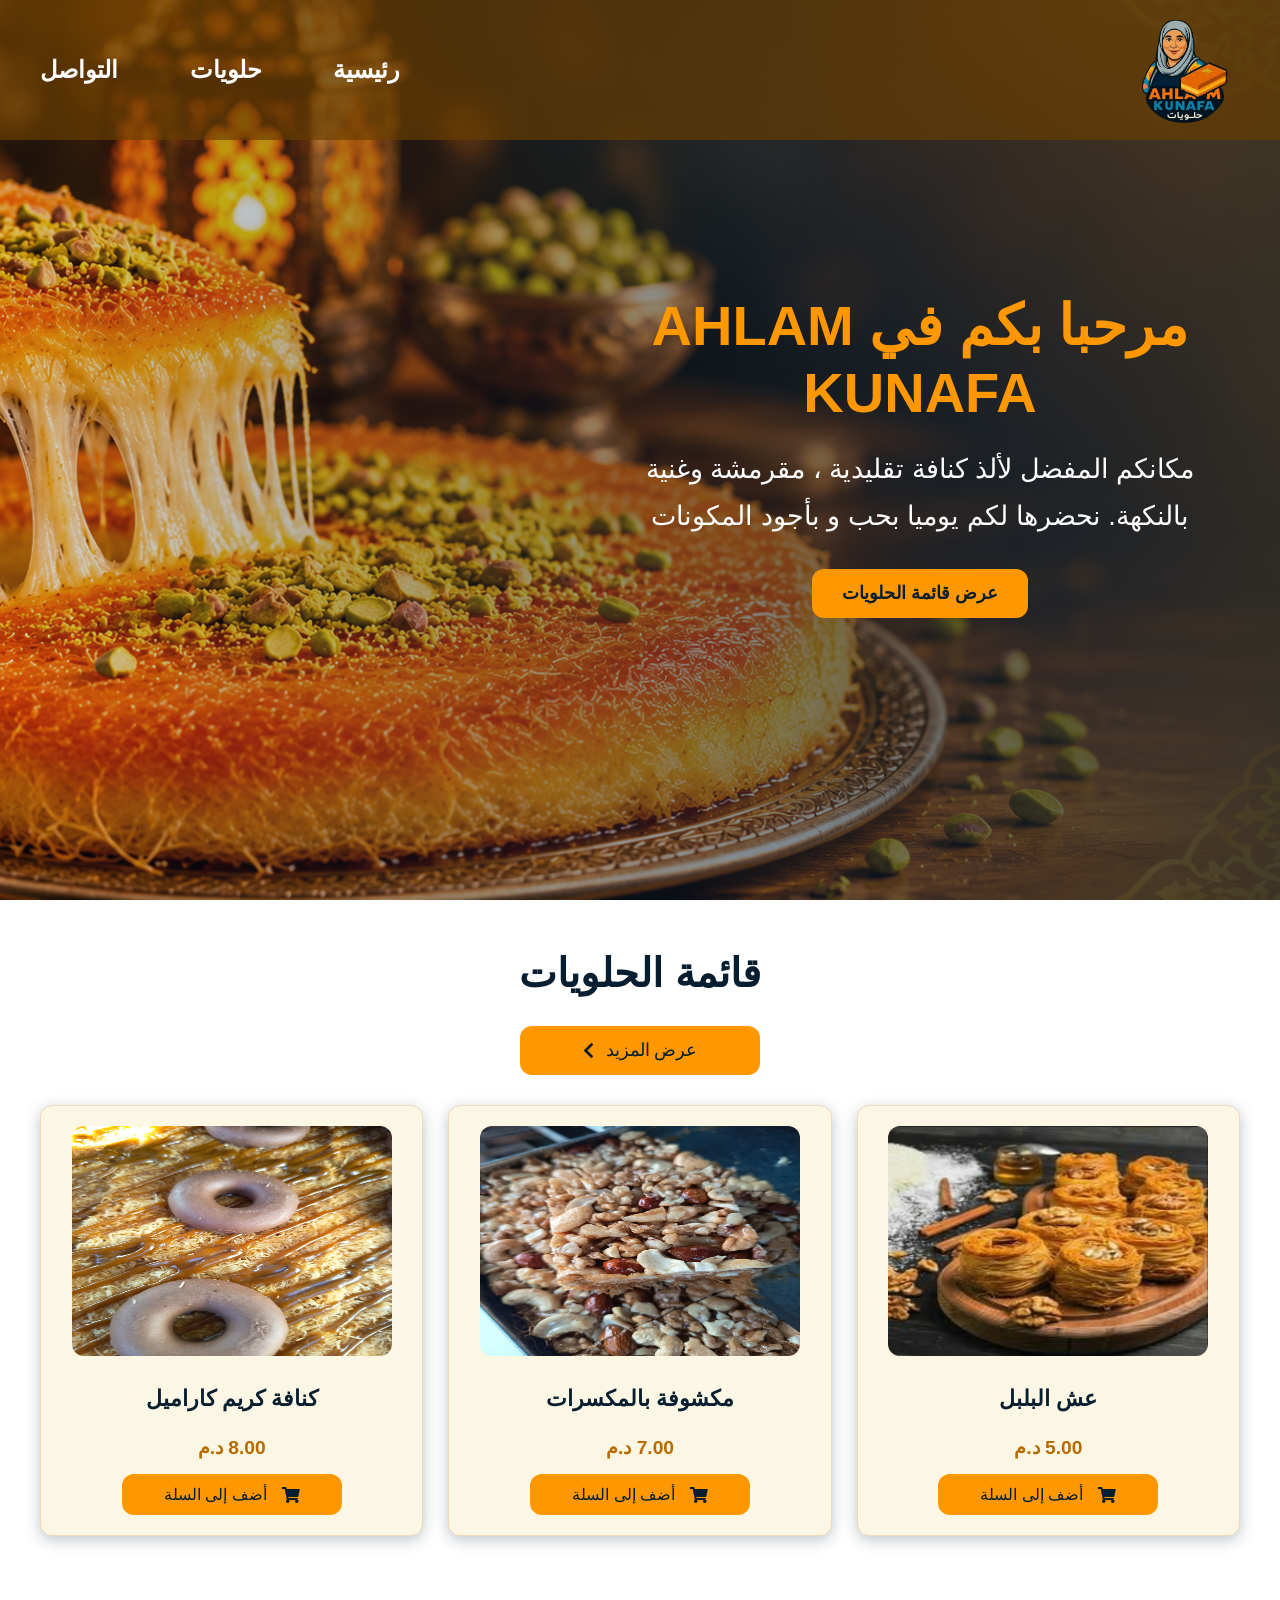
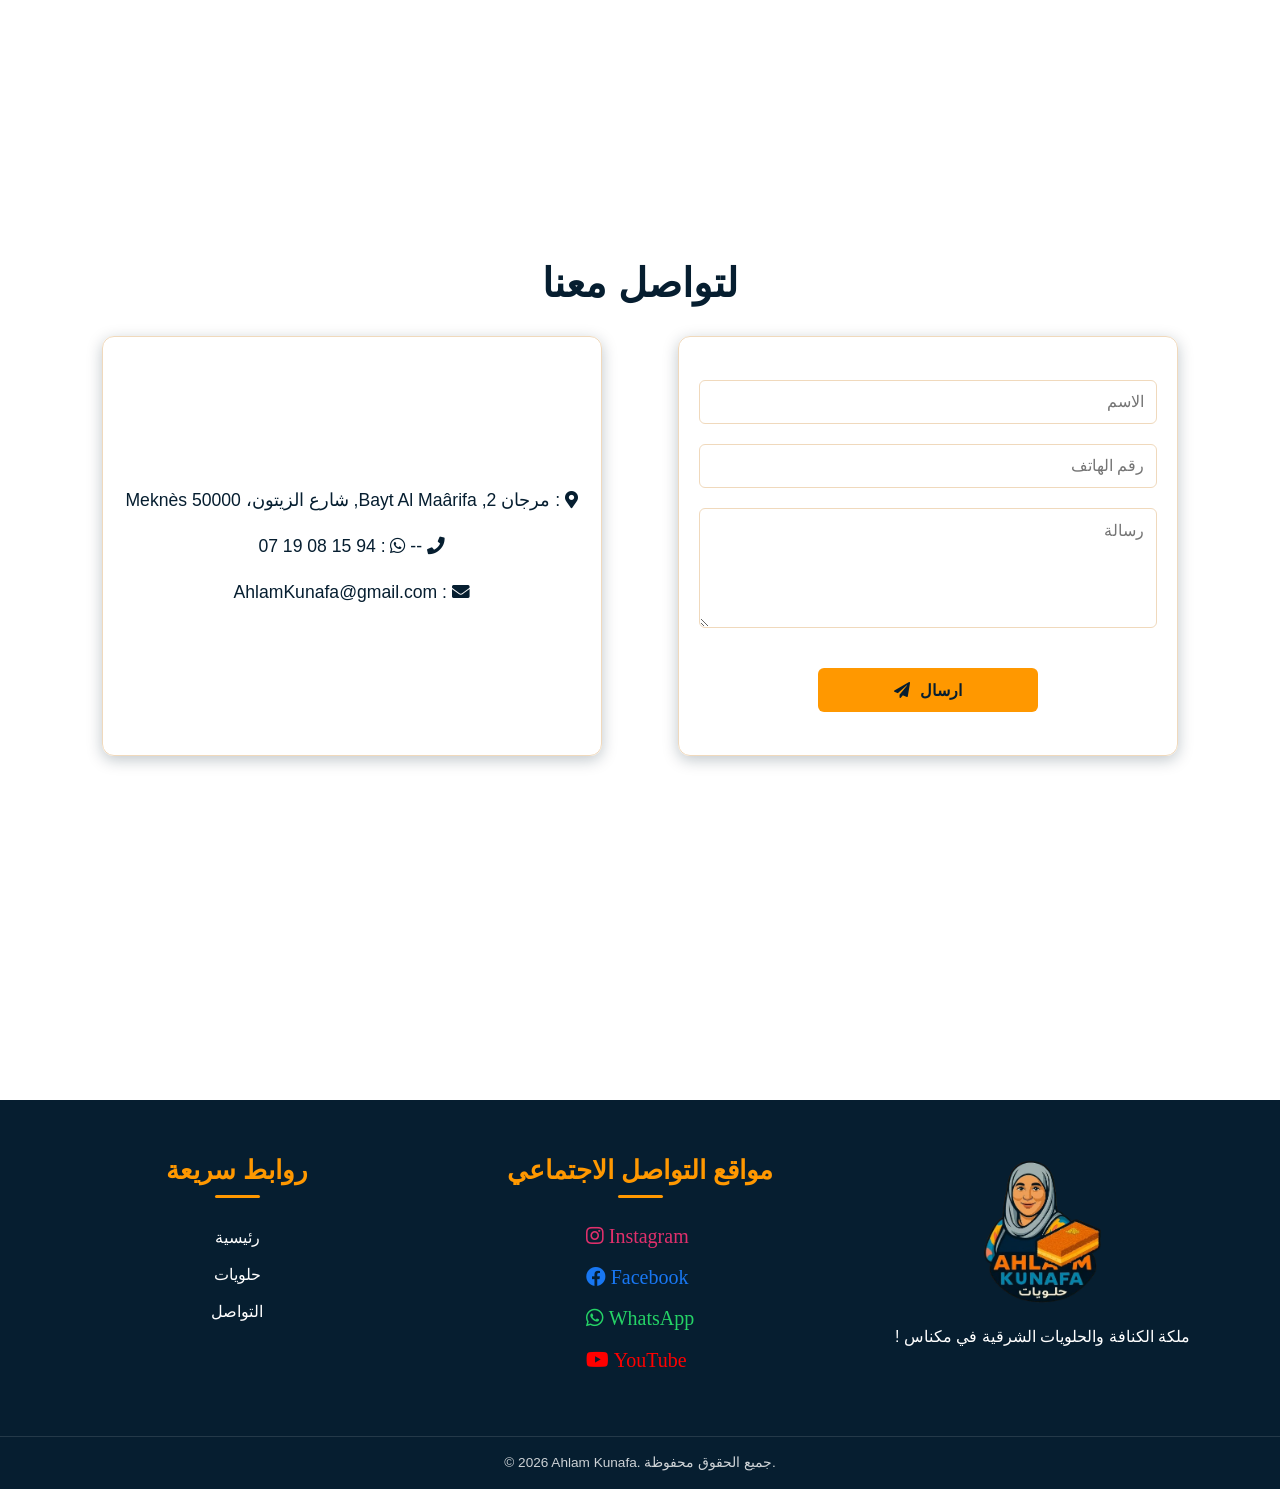
==== Frontend/Home/Kunafa.html @ 3d84fd58 "first commit" ====
<!DOCTYPE html>
<html lang="en">

<head>
    <meta charset="UTF-8">
    <meta name="viewport" content="width=device-width, initial-scale=1.0">
    <link rel="stylesheet" href="https://cdnjs.cloudflare.com/ajax/libs/font-awesome/5.15.4/css/all.min.css">
    <link rel="stylesheet" href="./Kunafa.css">
    <link rel="stylesheet" href="../codeSome.css">
    <link rel="shortcut icon" href="../images/logo.png" type="image/x-icon">
    <title>AHLAM KUNAFA</title>
</head>

<body dir="rtl">
    <div id="error-container" class="error-container" role="alert">
        <i class="fas fa-exclamation-circle"></i>
        <p>وقع خطأ، المرجو المحاولة مرة أخرى.</p>
        <button type="button" aria-label="إغلاق رسالة الخطأ" onclick="closeAlret()">
            &times;
        </button>
    </div>
    <section id="home" class="hero-Section">
        <header>
            <img src="../images/logo.png" alt="Ahlam Kunafa">
            <ul id="nav-links">
                <li><a href="#home">رئيسية</a></li>
                <li><a href="#menu">حلويات</a></li>
                <li><a href="#contact">التواصل</a></li>
            </ul>
            <button class="menu-toggle" onclick="toggleMenu()">☰</button>
        </header>
        <div>
            <h1>مرحبا بكم في AHLAM KUNAFA</h1>
            <p> مكانكم المفضل لألذ كنافة تقليدية ، مقرمشة وغنية بالنكهة. نحضرها لكم يوميا بحب و بأجود المكونات </p>
            <button onclick="location.href='#menu'">عرض قائمة الحلويات</button>
        </div>
    </section>
    <div class="msgAjout">
        منتجاتك في السلة
    </div>
    <section id="menu" class="menu-Section">

        <h2>قائمة الحلويات</h2>
        <button onclick="location.href='../Menu/menu.html'">عرض المزيد <i class="fas fa-chevron-left"></i></button>
        <div id="cards" class="menu-items">
        </div>
    </section>
    <section id="contact" class="contact-Section">
        <h2>لتواصل معنا</h2>
        <div class="contact-container">
            <div class="form">
                <input placeholder="الاسم" type="text" id="clientName">
                <input placeholder="رقم الهاتف" type="text" id="clientPhone">
                <textarea placeholder="رسالة" id="msg"></textarea>
                <p id="msgForm"></p>
                <button onclick="send()">ارسال <i class="fas fa-paper-plane"></i></button>
            </div>
            <div class="info">
                <ul>
                    <li><i class="fas fa-map-marker-alt"></i> : <span>مرجان 2, Bayt Al Maârifa, شارع الزيتون، Meknès
                            50000</span></li>
                    <li><i class="fas fa-phone"></i> -- <i class="fab fa-whatsapp"></i> : <span dir="ltr"> 07 19 08 15
                            94</span></li>
                    <li><i class="fas fa-envelope"></i> : <span>AhlamKunafa@gmail.com</span></li>
                </ul>
            </div>
        </div>
    </section>
    <footer>
        <div class="logoAndTitle">
            <img src="../images/logo.png" alt="Ahlam Kunafa">
            <p> ملكة الكنافة والحلويات الشرقية في مكناس !</p>
        </div>
        <div class="social-icons">
            <h2>مواقع التواصل الاجتماعي</h2>
            <ul>
                <li><a target="_blank" href="https://www.instagram.com/ahlamkunafa#"><i class="fab fa-instagram">
                            Instagram</i></a></li>
                <li><a target="_blank"
                        href="https://web.facebook.com/ahlamkunafa?__cft__[0]=AZivVI1pVpkBShlyQDx6sK_38zc7EKmK9Yw29mQVjc0k7a7YxRjqH3v_rz87atRkpGOLECV_Gt8-XE1SfaGSkMPQ-jm-P5FxJFdVe1y2Cf3VLEZoPXEdqlp-zmLEJ1w_dO8zmVhFMUHK75A-QPT27vBNe7XHcEuPVWdeEjfufIOrnsprerp5LHJEMQxsAlw&__tn__=-UC%2CP-R"><i
                            class="fab fa-facebook"> Facebook</i></a></li>
                <li><a target="_blank" href="https://wa.me/212719081594"><i class="fab fa-whatsapp"> WhatsApp</i></a>
                </li>
                <li><a target="_blank" href="https://www.youtube.com/@Ahlam_kunafa"><i class="fab fa-youtube">
                            YouTube</i></a></li>
            </ul>
        </div>
        <div class="quick-links">
            <h2>روابط سريعة</h2>
            <ul>
                <li><a href="#home">رئيسية</a></li>
                <li><a href="#menu">حلويات</a></li>
                <li><a href="#contact">التواصل</a></li>
            </ul>
        </div>
        <div class="copyright">
            <p>© 2026 Ahlam Kunafa. جميع الحقوق محفوظة.</p>
        </div>
    </footer>
    <script src="./kunafa.js"></script>
    <script src="../codeSome.js"></script>
</body>

</html>
---- Frontend/Home/Kunafa.css ----
/* =========================
   1. RESET & VARIABLES
   ========================= */

* {
    margin: 0;
    padding: 0;
    box-sizing: border-box;
}

:root {
    /* Couleurs principales */
    --primary-color: #FF9800;
    --secondary-color: #061E30;
    --accent-color: #168EAE;

    /* Couleurs neutres */
    --white-color: #FFFFFF;
    --black-color: #111111;
    --text-color: #263238;
    --light-color: #FFF3E0;

    /* Backgrounds */
    --body-bg: #FFF8EF;
    --section-bg: #FFFFFF;
    --footer-bg: #061E30;

    /* Boutons */
    --btn-bg: #FF9800;
    --btn-hover: #E68900;
    --btn-text: #061E30;

    /* Bordures et ombres */
    --border-color: #F0D9BC;
    --shadow: 0 4px 15px rgba(6, 30, 48, 0.25);

    /* Border radius */
    --radius-sm: 6px;
    --radius-md: 12px;
    --radius-lg: 20px;

    /* Transitions */
    --transition: 0.3s ease;
}

/* =========================
   2. BASE
   ========================= */

html {
    scroll-behavior: smooth;
}

body {
    font-family: Arial, Helvetica, sans-serif;
    min-height: 100vh;
    overflow-x: clip;
    background-color: var(--body-bg);
    color: var(--text-color);
}

#msgForm {
    color: red;
    font-size: 18px;
}
.borderRed{
    border: 1px solid red;
}
img {
    max-width: 100%;
}

button,
input,
textarea {
    font: inherit;
}

button,
a {
    -webkit-tap-highlight-color: transparent;
}

button:focus-visible,
a:focus-visible,
input:focus-visible,
textarea:focus-visible {
    outline: 3px solid var(--accent-color);
    outline-offset: 3px;
}

/* =========================
   3. HEADER & NAVIGATION
   ========================= */

header {
    display: flex;
    align-items: center;
    justify-content: space-between;
    gap: 24px;
    min-height: 100px;
    padding: 15px clamp(18px, 4vw, 40px);
    width: 100%;
    position: relative;
    z-index: 100;
    background-color: #693f00a9;
}

header img {
    width: 110px;
    height: auto;
    object-fit: contain;
}

header #nav-links {
    display: flex;
    align-items: center;
    justify-content: space-between;
    gap: clamp(12px, 2vw, 28px);
    list-style: none;
    width: 30%;
}

header #nav-links li a {
    position: relative;
    color: var(--white-color);
    text-decoration: none;
    font-weight: bold;
    font-size: clamp(1.5rem, 1.5vw, 2rem);
    white-space: nowrap;
    transition: var(--transition);
}

header #nav-links li a::after {
    content: "";
    position: absolute;
    bottom: -6px;
    right: 0;
    width: 0;
    height: 3px;
    border-radius: 5px;
    background-color: var(--primary-color);
    transition: var(--transition);
}

header #nav-links li a:hover {
    color: var(--primary-color);
}

header #nav-links li a:hover::after {
    width: 100%;
}

.menu-toggle {
    display: none;
    cursor: pointer;
    width: 35px;
    height: 35px;
    border: none;
    background: transparent;
    color: var(--white-color);
    font-size: 28px;
}

/* =========================
   4. HERO SECTION
   ========================= */

.hero-Section {
    display: flex;
    flex-direction: column;
    align-items: center;
    min-height: 100vh;
    background:
        linear-gradient(to left,
            rgba(6, 30, 48, 0.75),
            rgba(6, 30, 48, 0.15)),
        url("../images/kunafaBackground.png");
    background-size: cover;
    background-position: center;
    background-repeat: no-repeat;
}

.hero-Section>div {
    display: flex;
    flex-direction: column;
    align-items: center;
    justify-content: center;
    align-self: flex-start;
    width: min(100%, 720px);
    min-height: 70vh;
    height: auto;
    padding: 50px clamp(18px, 4vw, 45px);
}

.hero-Section>div h1 {
    margin-bottom: 20px;
    color: var(--primary-color);
    font-size: clamp(2rem, 5vw, 3.5rem);
    line-height: 1.2;
    text-align: center;
}

.hero-Section>div p {
    max-width: 600px;
    margin-bottom: 30px;
    color: var(--white-color);
    font-size: clamp(1.1rem, 2.5vw, 1.7rem);
    line-height: 1.7;
    text-align: center;
}

.hero-Section>div button {
    padding: 14px 30px;
    color: var(--btn-text);
    background-color: var(--btn-bg);
    border: none;
    border-radius: var(--radius-md);
    font-size: 1.1rem;
    font-weight: bold;
    cursor: pointer;
    transition: var(--transition);
}

.hero-Section>div button:hover {
    background-color: var(--btn-hover);
    transform: translateY(-3px);
}

/* =========================
   5. MENU SECTION
   ========================= */

.menu-Section {
    display: flex;
    flex-direction: column;
    align-items: center;
    min-height: 100vh;
    padding: 50px 20px;
    background-color: var(--section-bg);
}

section>h2 {
    margin-bottom: 30px;
    color: var(--secondary-color);
    font-size: clamp(1.7rem, 4vw, 2.5rem);
    text-align: center;
}

.menu-Section>button {
    display: flex;
    align-items: center;
    justify-content: center;
    gap: 12px;
    width: min(100%, 240px);
    margin-bottom: 30px;
    padding: 14px 24px;
    color: var(--btn-text);
    background-color: var(--btn-bg);
    border: none;
    border-radius: var(--radius-md);
    font-size: 1.1rem;
    cursor: pointer;
    transition: var(--transition);
}
.msgAjout {
    width: min(400px, calc(100vw - 30px));
    min-height: 50px;
    padding: 12px 20px;

    background-color: var(--secondary-color);
    color: var(--light-color);

    position: fixed;
    top: 20px;
    right: -450px;
    z-index: 1000;

    border-radius: var(--radius-md);
    box-shadow: 0 8px 25px rgba(0, 0, 0, 0.2);

    display: flex;
    justify-content: center;
    align-items: center;
    gap: 10px;

    font-size: 18px;
    font-weight: 600;
    text-align: center;

    opacity: 0;
    visibility: hidden;
    transition:
        right 1s ease,
        opacity 1s ease,
        visibility 1s ease;
}

/* ملي تبان الرسالة */
.msgAjout.msgActive {
    right: 20px;
    opacity: 1;
    visibility: visible;
}
.menu-Section>button:hover {
    background-color: var(--btn-hover);
}

.menu-Section>button i {
    transition: var(--transition);
}

.menu-Section>button:hover i {
    transform: translateX(-5px);
}

.menu-items {
    display: grid;
    grid-template-columns: repeat(auto-fit,
            minmax(min(100%, 240px), 1fr));
    gap: 25px;
    width: 100%;
    max-width: 1200px;
}

.menu-items .menu-item {
    display: flex;
    flex-direction: column;
    align-items: center;
    min-width: 0;
    padding: 20px;
    background-color: #fcf6e4;
    border: 1px solid var(--border-color);
    border-radius: var(--radius-md);
    box-shadow: var(--shadow);
    transition: var(--transition);
}

.menu-items .menu-item:hover {
    transform: translateY(-5px);
    box-shadow: 0 8px 22px rgba(6, 30, 48, 0.2);
}

.menu-items .menu-item img {
    width: 100%;
    max-width: 320px;
    height: 230px;
    margin-bottom: 15px;
    border-radius: var(--radius-md);
    /* object-fit: cover; */
    /* object-position: center; */
}

.menu-items .menu-item h3 {
    display: flex;
    align-items: center;
    justify-content: center;
    min-height: 55px;
    margin-bottom: 10px;
    color: var(--secondary-color);
    font-size: 1.35rem;
    text-align: center;
}

.menu-items .menu-item .price {
    margin-bottom: 15px;
    color: #B86B00;
    font-size: 1.2rem;
    font-weight: bold;
    text-align: center;
}

.menu-items .menu-item button {
    display: flex;
    align-items: center;
    flex-direction: row-reverse;
    justify-content: center;
    gap: 10px;
    width: min(100%, 220px);
    padding: 11px 18px;
    color: var(--btn-text);
    background-color: var(--btn-bg);
    border: none;
    border-radius: var(--radius-md);
    font-size: 1rem;
    cursor: pointer;
    transition: var(--transition);
}

.menu-items .menu-item button:hover {
    background-color: var(--btn-hover);
    transform: translateY(-2px);
}

.menu-items .menu-item button i {
    margin-left: 5px;
}

/* =========================
   6. CONTACT SECTION
   ========================= */

.contact-Section {
    display: flex;
    flex-direction: column;
    align-items: center;
    min-height: 100vh;
    padding: clamp(30px, 5vw, 60px) clamp(15px, 4vw, 50px);
    background-color: var(--section-bg);
}

.contact-Section .contact-container {
    display: flex;
    flex-wrap: wrap;
    align-items: center;
    justify-content: space-evenly;
    gap: 25px;
    width: 100%;
    max-width: 1200px;
    margin-inline: auto;
}

/* Contact form */
.form {
    display: flex;
    flex-direction: column;
    align-items: center;
    justify-content: center;
    gap: 20px;
    width: min(100%, 500px);
    min-width: 0;
    min-height: 420px;
    padding: 25px 20px;
    border: 1px solid var(--border-color);
    border-radius: var(--radius-md);
    box-shadow: var(--shadow);
    box-sizing: border-box;
}

.form input,
.form textarea {
    width: 100%;
    max-width: 100%;
    min-width: 0;
    padding: 12px;
    color: var(--text-color);
    background-color: var(--white-color);
    border: 1px solid var(--border-color);
    border-radius: var(--radius-sm);
    font-size: 1rem;
    outline: none;
    transition: var(--transition);
}

.form input {
    min-height: 44px;
}

.form textarea {
    min-height: 120px;
    max-height: 280px;
    resize: vertical;
}

.form input:focus,
.form textarea:focus {
    border-color: var(--primary-color);
    box-shadow: 0 0 10px rgba(255, 152, 0, 0.2);
}

.form button {
    display: flex;
    align-items: center;
    justify-content: center;
    gap: 10px;
    width: min(100%, 220px);
    min-height: 44px;
    padding: 10px 18px;
    color: var(--btn-text);
    background-color: var(--btn-bg);
    border: none;
    border-radius: var(--radius-sm);
    font-size: 1rem;
    font-weight: bold;
    cursor: pointer;
    transition: var(--transition);
}

.form button:hover {
    background-color: var(--btn-hover);
    transform: translateY(-2px);
}

.form button i {
    font-size: 16px;
}

/* Contact information */
.info {
    display: flex;
    flex-direction: column;
    align-items: center;
    justify-content: center;
    width: min(100%, 500px);
    min-width: 0;
    min-height: 420px;
    padding: 25px 20px;
    border: 1px solid var(--border-color);
    border-radius: var(--radius-md);
    box-shadow: var(--shadow);
    box-sizing: border-box;
}

.info ul {
    display: flex;
    flex-direction: column;
    align-items: center;
    justify-content: center;
    gap: 25px;
    width: 100%;
    padding: 0;
    list-style: none;
}

.info ul li {
    color: var(--secondary-color);
    font-size: 1.1rem;
    text-align: center;
    overflow-wrap: anywhere;
}

/* =========================
   7. SOCIAL MEDIA COLORS
   ========================= */

.fa-instagram {
    color: #E1306C;
}

.fa-facebook {
    color: #1877F2;
}

footer .fa-whatsapp {
    color: #25D366;
}

.fa-tiktok {
    color: #000000;
}

.fa-youtube {
    color: #FF0000;
}

/* =========================
   8. FOOTER
   ========================= */

footer {
    display: grid;
    grid-template-columns: repeat(auto-fit,
            minmax(min(100%, 240px), 1fr));
    align-items: start;
    justify-items: stretch;
    gap: 28px;
    position: relative;
    min-height: 0;
    padding: 45px clamp(18px, 4vw, 50px) 90px;
    color: var(--white-color);
    background-color: var(--footer-bg);
    box-sizing: border-box;
}

footer>div:not(.copyright) {
    display: flex;
    flex-direction: column;
    align-items: center;
    gap: 18px;
    width: 100%;
    min-width: 0;
    min-height: 0;
    padding: 10px;
}

footer>div.logoAndTitle {
    padding-right: 10px;
}

.logoAndTitle img {
    width: 150px;
    max-width: 100%;
    height: auto;
    object-fit: contain;
    transition: var(--transition);
}

.logoAndTitle img:hover {
    transform: scale(1.04);
}

.logoAndTitle p {
    max-width: 340px;
    color: var(--white-color);
    font-size: 1rem;
    line-height: 1.8;
    text-align: center;
}

footer div h2 {
    margin-bottom: 8px;
    color: var(--primary-color);
    font-size: clamp(1.25rem, 2vw, 1.6rem);
    text-align: center;
}

footer div h2::after {
    content: "";
    display: block;
    width: 45px;
    height: 3px;
    margin: 10px auto 0;
    background-color: var(--primary-color);
    border-radius: 5px;
}

/* Separator */
footer hr {
    width: 100%;
    height: 1px;
    border: none;
    background-color: var(--white-color);
    opacity: 0.2;
}

/* Social links */
.social-icons ul,
.quick-links ul {
    margin: 0;
    padding: 0;
    list-style: none;
}

.social-icons ul li {
    display: flex;
    align-items: center;
    justify-content: flex-start;
    flex-direction: row-reverse;
    gap: 12px;
    margin-bottom: 14px;
}

.social-icons ul li a {
    color: var(--white-color);
    font-size: 1rem;
    line-height: 1.7;
    text-decoration: none;
    overflow-wrap: anywhere;
    transition: var(--transition);
}

.social-icons ul li i {
    font-size: 20px;
    transition: var(--transition);
}

.social-icons ul li:hover i {
    transform: translateY(-3px);
}

.social-icons ul li a:hover {
    color: var(--primary-color);
}

/* Quick links */
.quick-links li {
    margin-bottom: 10px;
    text-align: center;
}

.quick-links li a {
    position: relative;
    color: var(--white-color);
    font-size: 1rem;
    line-height: 1.7;
    text-decoration: none;
    overflow-wrap: anywhere;
    transition: var(--transition);
}

.quick-links li a:hover {
    color: var(--primary-color);
    padding-right: 5px;
}

/* Copyright */
.copyright {
    display: flex;
    align-items: center;
    justify-content: center;
    position: absolute;
    bottom: 0;
    left: 0;
    width: 100%;
    padding: 15px 12px;
    border-top: 1px solid rgba(255, 255, 255, 0.12);
    box-sizing: border-box;
    direction: ltr;
    text-align: center;
}

.copyright p {
    margin: 0;
    color: var(--white-color);
    font-size: 0.85rem;
    line-height: 1.6;
    opacity: 0.8;
}
.borderRed{
    border: 1px solid red !important;
}
/* =========================
   9. TABLET
   ========================= */

@media (max-width: 1000px) {
    .contact-Section .contact-container {
        flex-direction: column;
    }

    .form,
    .info {
        width: min(100%, 600px);
    }

    .menu-items {
        grid-template-columns: repeat(auto-fit,
                minmax(min(100%, 220px), 1fr));
    }

    header #nav-links {
        width: 40%;
    }
}

/* =========================
   10. MOBILE
   ========================= */

@media (max-width: 680px) {
    header {
        min-height: 90px;
        padding: 15px 20px;
    }

    header img {
        width: 80px;
    }

    .menu-toggle {
        display: block;
    }

    header #nav-links {
        display: none;
        flex-direction: column;
        align-items: center;
        justify-content: center;
        gap: 18px;
        position: absolute;
        top: 80px;
        left: 12px;
        z-index: 1000;
        width: min(220px, calc(100vw - 24px));
        height: auto;
        padding: 18px;
        border-radius: var(--radius-md);
        background-color: var(--secondary-color);
        box-shadow: var(--shadow);
    }

    header #nav-links.active {
        display: flex;
    }

    header #nav-links li a {
        font-size: 1.1rem;
    }

    .hero-Section>div {
        align-self: center;
        min-height: 70vh;
        padding: 45px 20px;
    }

    .hero-Section>div h1 {
        font-size: clamp(2rem, 7vw, 2.5rem);
    }

    .hero-Section>div p {
        max-width: 100%;
        font-size: clamp(1.1rem, 4vw, 1.4rem);
    }

    .menu-Section {
        padding: 40px 16px;
    }

    .menu-Section>button {
        width: min(100%, 240px);
        font-size: 1rem;
    }

    .menu-items {
        grid-template-columns: repeat(auto-fit,
                minmax(min(100%, 240px), 1fr));
        gap: 18px;
    }

    .contact-Section {
        padding: 30px 15px;
    }

    .contact-Section .contact-container {
        flex-direction: column;
        gap: 25px;
    }

    .form,
    .info {
        width: 100%;
        min-height: 350px;
    }

    .info ul li {
        font-size: 1rem;
    }

    footer {
        grid-template-columns: 1fr;
        gap: 18px;
        padding: 35px 18px 85px;
    }

    footer>div:not(.copyright) {
        padding: 12px 5px;
    }

    .logoAndTitle img {
        width: 125px;
    }
}

/* =========================
   11. SMALL MOBILE
   ========================= */

@media (max-width: 400px) {
    header {
        padding-inline: 14px;
    }

    .hero-Section>div {
        padding: 35px 15px;
    }

    .hero-Section>div h1 {
        font-size: 1.8rem;
    }

    .hero-Section>div p {
        font-size: 1.05rem;
    }

    .hero-Section>div button {
        padding: 10px 20px;
        font-size: 0.9rem;
    }

    .menu-items {
        grid-template-columns: 1fr;
    }

    .menu-items .menu-item {
        padding: 15px;
    }

    .menu-items .menu-item img {
        height: 210px;
    }

    .form,
    .info {
        padding: 20px 15px;
    }

    .info ul li {
        font-size: 0.95rem;
    }

    footer {
        padding: 30px 14px 80px;
    }
}

/* =========================
   12. ACCESSIBILITY
   ========================= */

@media (prefers-reduced-motion: reduce) {

    *,
    *::before,
    *::after {
        scroll-behavior: auto !important;
        animation-duration: 0.01ms !important;
        animation-iteration-count: 1 !important;
        transition-duration: 0.01ms !important;
    }
}
---- Frontend/codeSome.css ----
.error-container {
    align-items: center;
    gap: 12px;
    width: fit-content;
    max-width: 90%;
    padding: 14px 18px;
    margin: 15px auto;
    background-color: #fff0f0;
    border: 1px solid #f5b5b5;
    border-right: 5px solid #dc3545;
    border-radius: 10px;
    color: #842029;
    box-shadow: 0 4px 12px rgba(0, 0, 0, 0.08);
    font-family: Arial, sans-serif;
    position: fixed;
    top: 20px;
    z-index: 20000;
    display: none;
}
.error-container.active{
    display: flex;
}

.error-container i {
    font-size: 22px;
    color: #dc3545;
    flex-shrink: 0;
}

.error-container p {
    margin: 0;
    line-height: 1.6;
    overflow-wrap: anywhere;
}

.error-container button {
    margin-right: auto;
    padding: 0 5px;
    border: none;
    background: transparent;
    color: #842029;
    font-size: 24px;
    cursor: pointer;
}

.error-container button:hover {
    color: #dc3545;
}

@media (max-width: 480px) {
    .error-container {
        width: auto;
        max-width: 100%;
        padding: 12px;
        gap: 8px;
    }
}
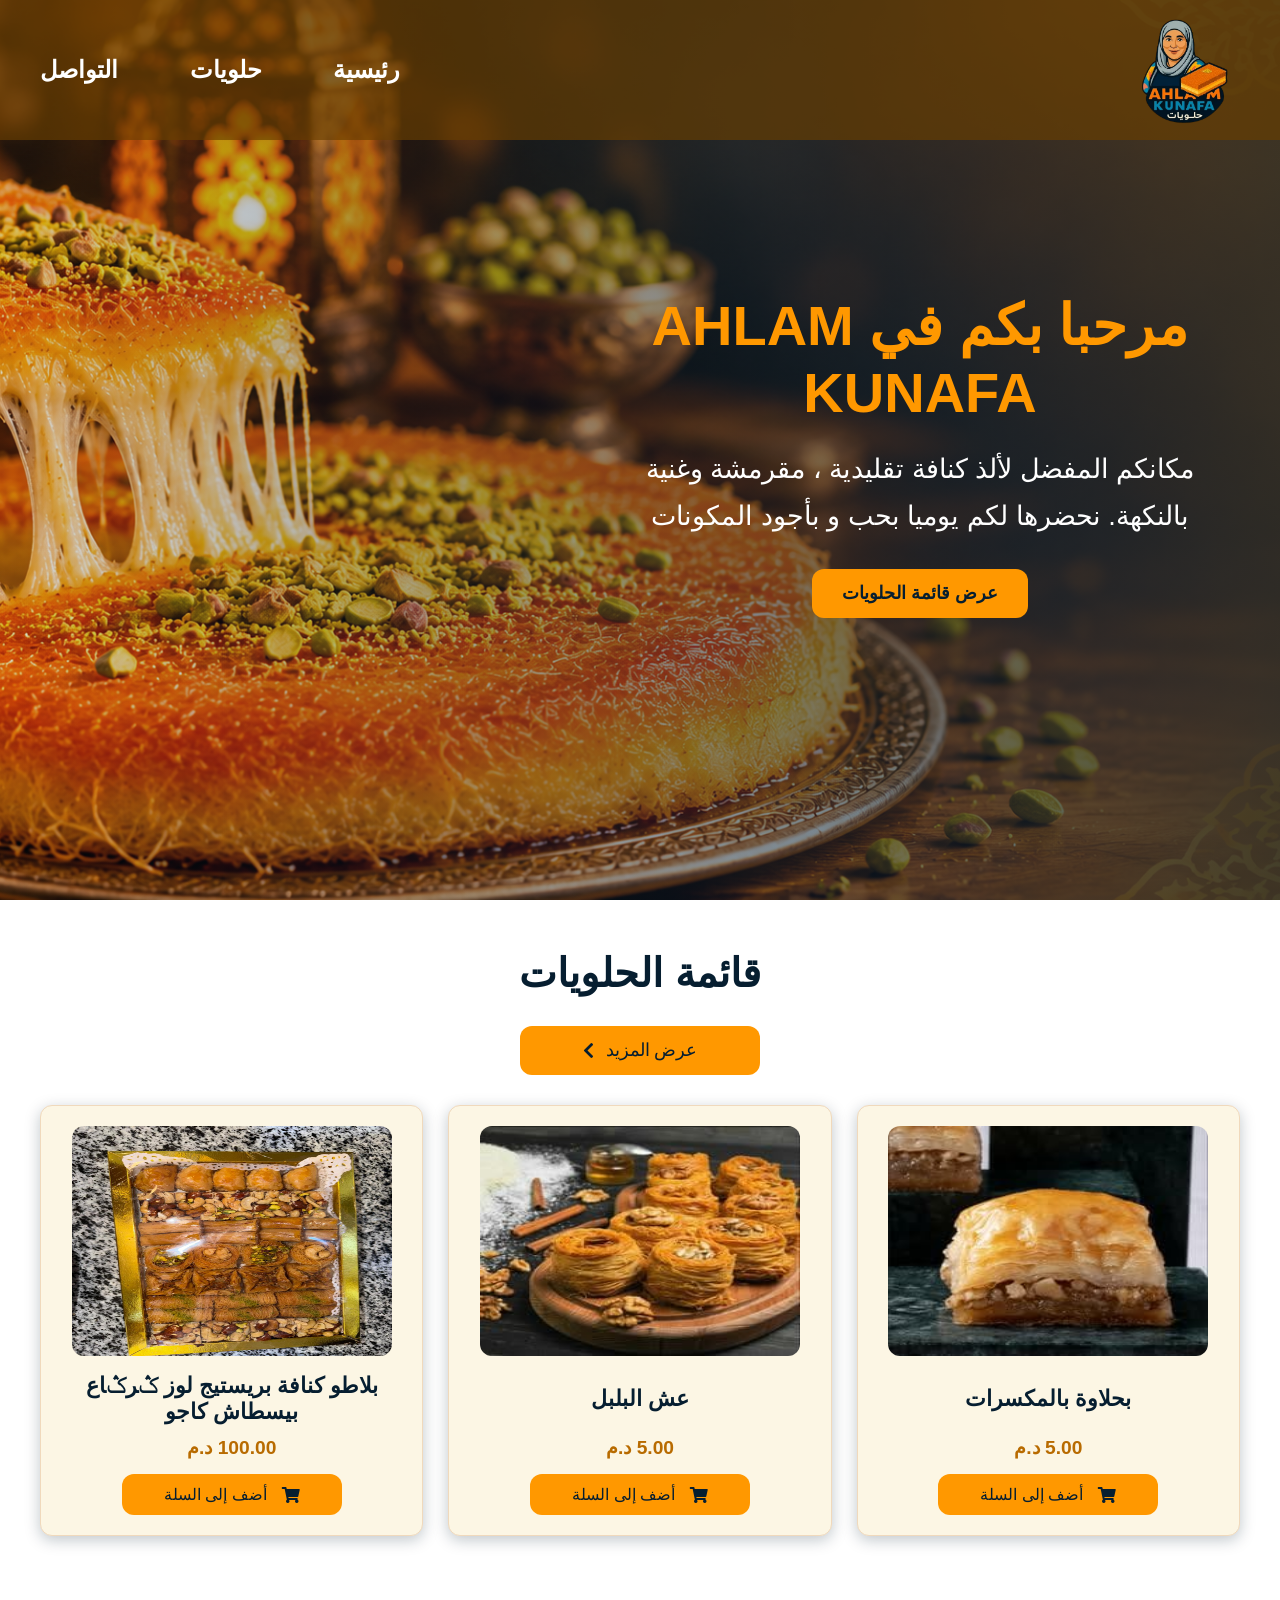
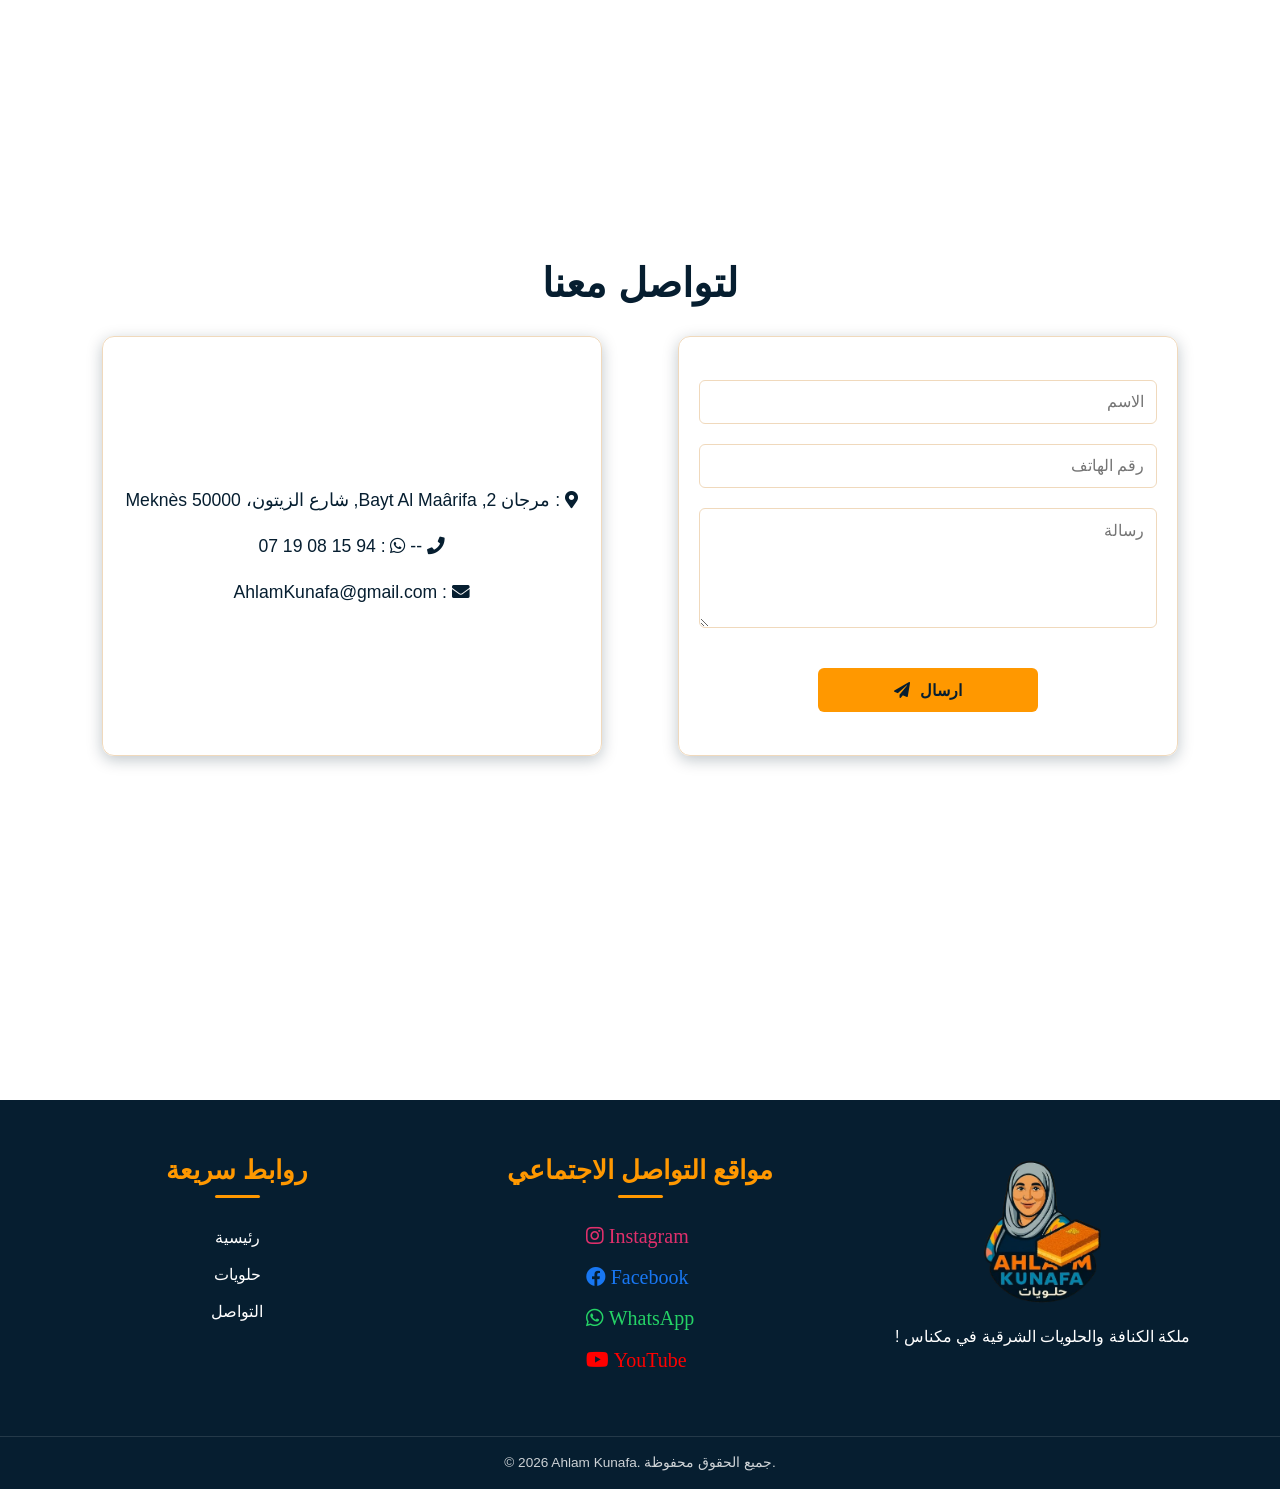
==== commit db67b9fc: "Add files via upload" ====
--- a/Frontend/Home/Kunafa.html
+++ b/Frontend/Home/Kunafa.html
@@ -1,104 +1,104 @@
-<!DOCTYPE html>
-<html lang="en">
-
-<head>
-    <meta charset="UTF-8">
-    <meta name="viewport" content="width=device-width, initial-scale=1.0">
-    <link rel="stylesheet" href="https://cdnjs.cloudflare.com/ajax/libs/font-awesome/5.15.4/css/all.min.css">
-    <link rel="stylesheet" href="./Kunafa.css">
-    <link rel="stylesheet" href="../codeSome.css">
-    <link rel="shortcut icon" href="../images/logo.png" type="image/x-icon">
-    <title>AHLAM KUNAFA</title>
-</head>
-
-<body dir="rtl">
-    <div id="error-container" class="error-container" role="alert">
-        <i class="fas fa-exclamation-circle"></i>
-        <p>وقع خطأ، المرجو المحاولة مرة أخرى.</p>
-        <button type="button" aria-label="إغلاق رسالة الخطأ" onclick="closeAlret()">
-            &times;
-        </button>
-    </div>
-    <section id="home" class="hero-Section">
-        <header>
-            <img src="../images/logo.png" alt="Ahlam Kunafa">
-            <ul id="nav-links">
-                <li><a href="#home">رئيسية</a></li>
-                <li><a href="#menu">حلويات</a></li>
-                <li><a href="#contact">التواصل</a></li>
-            </ul>
-            <button class="menu-toggle" onclick="toggleMenu()">☰</button>
-        </header>
-        <div>
-            <h1>مرحبا بكم في AHLAM KUNAFA</h1>
-            <p> مكانكم المفضل لألذ كنافة تقليدية ، مقرمشة وغنية بالنكهة. نحضرها لكم يوميا بحب و بأجود المكونات </p>
-            <button onclick="location.href='#menu'">عرض قائمة الحلويات</button>
-        </div>
-    </section>
-    <div class="msgAjout">
-        منتجاتك في السلة
-    </div>
-    <section id="menu" class="menu-Section">
-
-        <h2>قائمة الحلويات</h2>
-        <button onclick="location.href='../Menu/menu.html'">عرض المزيد <i class="fas fa-chevron-left"></i></button>
-        <div id="cards" class="menu-items">
-        </div>
-    </section>
-    <section id="contact" class="contact-Section">
-        <h2>لتواصل معنا</h2>
-        <div class="contact-container">
-            <div class="form">
-                <input placeholder="الاسم" type="text" id="clientName">
-                <input placeholder="رقم الهاتف" type="text" id="clientPhone">
-                <textarea placeholder="رسالة" id="msg"></textarea>
-                <p id="msgForm"></p>
-                <button onclick="send()">ارسال <i class="fas fa-paper-plane"></i></button>
-            </div>
-            <div class="info">
-                <ul>
-                    <li><i class="fas fa-map-marker-alt"></i> : <span>مرجان 2, Bayt Al Maârifa, شارع الزيتون، Meknès
-                            50000</span></li>
-                    <li><i class="fas fa-phone"></i> -- <i class="fab fa-whatsapp"></i> : <span dir="ltr"> 07 19 08 15
-                            94</span></li>
-                    <li><i class="fas fa-envelope"></i> : <span>AhlamKunafa@gmail.com</span></li>
-                </ul>
-            </div>
-        </div>
-    </section>
-    <footer>
-        <div class="logoAndTitle">
-            <img src="../images/logo.png" alt="Ahlam Kunafa">
-            <p> ملكة الكنافة والحلويات الشرقية في مكناس !</p>
-        </div>
-        <div class="social-icons">
-            <h2>مواقع التواصل الاجتماعي</h2>
-            <ul>
-                <li><a target="_blank" href="https://www.instagram.com/ahlamkunafa#"><i class="fab fa-instagram">
-                            Instagram</i></a></li>
-                <li><a target="_blank"
-                        href="https://web.facebook.com/ahlamkunafa?__cft__[0]=AZivVI1pVpkBShlyQDx6sK_38zc7EKmK9Yw29mQVjc0k7a7YxRjqH3v_rz87atRkpGOLECV_Gt8-XE1SfaGSkMPQ-jm-P5FxJFdVe1y2Cf3VLEZoPXEdqlp-zmLEJ1w_dO8zmVhFMUHK75A-QPT27vBNe7XHcEuPVWdeEjfufIOrnsprerp5LHJEMQxsAlw&__tn__=-UC%2CP-R"><i
-                            class="fab fa-facebook"> Facebook</i></a></li>
-                <li><a target="_blank" href="https://wa.me/212719081594"><i class="fab fa-whatsapp"> WhatsApp</i></a>
-                </li>
-                <li><a target="_blank" href="https://www.youtube.com/@Ahlam_kunafa"><i class="fab fa-youtube">
-                            YouTube</i></a></li>
-            </ul>
-        </div>
-        <div class="quick-links">
-            <h2>روابط سريعة</h2>
-            <ul>
-                <li><a href="#home">رئيسية</a></li>
-                <li><a href="#menu">حلويات</a></li>
-                <li><a href="#contact">التواصل</a></li>
-            </ul>
-        </div>
-        <div class="copyright">
-            <p>© 2026 Ahlam Kunafa. جميع الحقوق محفوظة.</p>
-        </div>
-    </footer>
-    <script src="./kunafa.js"></script>
-    <script src="../codeSome.js"></script>
-</body>
-
+<!DOCTYPE html>
+<html lang="en">
+
+<head>
+    <meta charset="UTF-8">
+    <meta name="viewport" content="width=device-width, initial-scale=1.0">
+    <link rel="stylesheet" href="https://cdnjs.cloudflare.com/ajax/libs/font-awesome/5.15.4/css/all.min.css">
+    <link rel="stylesheet" href="./Kunafa.css">
+    <link rel="stylesheet" href="../codeSome.css">
+    <link rel="shortcut icon" href="../images/logo.png" type="image/x-icon">
+    <title>AHLAM KUNAFA</title>
+</head>
+
+<body dir="rtl">
+    <div id="error-container" class="error-container" role="alert">
+        <i class="fas fa-exclamation-circle"></i>
+        <p>وقع خطأ، المرجو المحاولة مرة أخرى.</p>
+        <button type="button" aria-label="إغلاق رسالة الخطأ" onclick="closeAlret()">
+            &times;
+        </button>
+    </div>
+    <section id="home" class="hero-Section">
+        <header>
+            <img src="../images/logo.png" alt="Ahlam Kunafa">
+            <ul id="nav-links">
+                <li><a href="#home">رئيسية</a></li>
+                <li><a href="#menu">حلويات</a></li>
+                <li><a href="#contact">التواصل</a></li>
+            </ul>
+            <button class="menu-toggle" onclick="toggleMenu()">☰</button>
+        </header>
+        <div>
+            <h1>مرحبا بكم في AHLAM KUNAFA</h1>
+            <p> مكانكم المفضل لألذ كنافة تقليدية ، مقرمشة وغنية بالنكهة. نحضرها لكم يوميا بحب و بأجود المكونات </p>
+            <button onclick="location.href='#menu'">عرض قائمة الحلويات</button>
+        </div>
+    </section>
+    <div class="msgAjout">
+        منتجاتك في السلة
+    </div>
+    <section id="menu" class="menu-Section">
+
+        <h2>قائمة الحلويات</h2>
+        <button onclick="location.href='../Menu/menu.html'">عرض المزيد <i class="fas fa-chevron-left"></i></button>
+        <div id="cards" class="menu-items">
+        </div>
+    </section>
+    <section id="contact" class="contact-Section">
+        <h2>لتواصل معنا</h2>
+        <div class="contact-container">
+            <div class="form">
+                <input placeholder="الاسم" type="text" id="clientName">
+                <input placeholder="رقم الهاتف" type="text" id="clientPhone">
+                <textarea placeholder="رسالة" id="msg"></textarea>
+                <p id="msgForm"></p>
+                <button onclick="send()">ارسال <i class="fas fa-paper-plane"></i></button>
+            </div>
+            <div class="info">
+                <ul>
+                    <li><i class="fas fa-map-marker-alt"></i> : <span>مرجان 2, Bayt Al Maârifa, شارع الزيتون، Meknès
+                            50000</span></li>
+                    <li><i class="fas fa-phone"></i> -- <i class="fab fa-whatsapp"></i> : <span dir="ltr"> 07 19 08 15
+                            94</span></li>
+                    <li><i class="fas fa-envelope"></i> : <span>AhlamKunafa@gmail.com</span></li>
+                </ul>
+            </div>
+        </div>
+    </section>
+    <footer>
+        <div class="logoAndTitle">
+            <img src="../images/logo.png" alt="Ahlam Kunafa">
+            <p> ملكة الكنافة والحلويات الشرقية في مكناس !</p>
+        </div>
+        <div class="social-icons">
+            <h2>مواقع التواصل الاجتماعي</h2>
+            <ul>
+                <li><a target="_blank" href="https://www.instagram.com/ahlamkunafa#"><i class="fab fa-instagram">
+                            Instagram</i></a></li>
+                <li><a target="_blank"
+                        href="https://web.facebook.com/ahlamkunafa?__cft__[0]=AZivVI1pVpkBShlyQDx6sK_38zc7EKmK9Yw29mQVjc0k7a7YxRjqH3v_rz87atRkpGOLECV_Gt8-XE1SfaGSkMPQ-jm-P5FxJFdVe1y2Cf3VLEZoPXEdqlp-zmLEJ1w_dO8zmVhFMUHK75A-QPT27vBNe7XHcEuPVWdeEjfufIOrnsprerp5LHJEMQxsAlw&__tn__=-UC%2CP-R"><i
+                            class="fab fa-facebook"> Facebook</i></a></li>
+                <li><a target="_blank" href="https://wa.me/212719081594"><i class="fab fa-whatsapp"> WhatsApp</i></a>
+                </li>
+                <li><a target="_blank" href="https://www.youtube.com/@Ahlam_kunafa"><i class="fab fa-youtube">
+                            YouTube</i></a></li>
+            </ul>
+        </div>
+        <div class="quick-links">
+            <h2>روابط سريعة</h2>
+            <ul>
+                <li><a href="#home">رئيسية</a></li>
+                <li><a href="#menu">حلويات</a></li>
+                <li><a href="#contact">التواصل</a></li>
+            </ul>
+        </div>
+        <div class="copyright">
+            <p>© 2026 Ahlam Kunafa. جميع الحقوق محفوظة.</p>
+        </div>
+    </footer>
+    <script src="./kunafa.js"></script>
+    <script src="../codeSome.js"></script>
+</body>
+
 </html>
--- a/Frontend/Home/Kunafa.css
+++ b/Frontend/Home/Kunafa.css
@@ -1,920 +1,920 @@
-/* =========================
-   1. RESET & VARIABLES
-   ========================= */
-
-* {
-    margin: 0;
-    padding: 0;
-    box-sizing: border-box;
-}
-
-:root {
-    /* Couleurs principales */
-    --primary-color: #FF9800;
-    --secondary-color: #061E30;
-    --accent-color: #168EAE;
-
-    /* Couleurs neutres */
-    --white-color: #FFFFFF;
-    --black-color: #111111;
-    --text-color: #263238;
-    --light-color: #FFF3E0;
-
-    /* Backgrounds */
-    --body-bg: #FFF8EF;
-    --section-bg: #FFFFFF;
-    --footer-bg: #061E30;
-
-    /* Boutons */
-    --btn-bg: #FF9800;
-    --btn-hover: #E68900;
-    --btn-text: #061E30;
-
-    /* Bordures et ombres */
-    --border-color: #F0D9BC;
-    --shadow: 0 4px 15px rgba(6, 30, 48, 0.25);
-
-    /* Border radius */
-    --radius-sm: 6px;
-    --radius-md: 12px;
-    --radius-lg: 20px;
-
-    /* Transitions */
-    --transition: 0.3s ease;
-}
-
-/* =========================
-   2. BASE
-   ========================= */
-
-html {
-    scroll-behavior: smooth;
-}
-
-body {
-    font-family: Arial, Helvetica, sans-serif;
-    min-height: 100vh;
-    overflow-x: clip;
-    background-color: var(--body-bg);
-    color: var(--text-color);
-}
-
-#msgForm {
-    color: red;
-    font-size: 18px;
-}
-.borderRed{
-    border: 1px solid red;
-}
-img {
-    max-width: 100%;
-}
-
-button,
-input,
-textarea {
-    font: inherit;
-}
-
-button,
-a {
-    -webkit-tap-highlight-color: transparent;
-}
-
-button:focus-visible,
-a:focus-visible,
-input:focus-visible,
-textarea:focus-visible {
-    outline: 3px solid var(--accent-color);
-    outline-offset: 3px;
-}
-
-/* =========================
-   3. HEADER & NAVIGATION
-   ========================= */
-
-header {
-    display: flex;
-    align-items: center;
-    justify-content: space-between;
-    gap: 24px;
-    min-height: 100px;
-    padding: 15px clamp(18px, 4vw, 40px);
-    width: 100%;
-    position: relative;
-    z-index: 100;
-    background-color: #693f00a9;
-}
-
-header img {
-    width: 110px;
-    height: auto;
-    object-fit: contain;
-}
-
-header #nav-links {
-    display: flex;
-    align-items: center;
-    justify-content: space-between;
-    gap: clamp(12px, 2vw, 28px);
-    list-style: none;
-    width: 30%;
-}
-
-header #nav-links li a {
-    position: relative;
-    color: var(--white-color);
-    text-decoration: none;
-    font-weight: bold;
-    font-size: clamp(1.5rem, 1.5vw, 2rem);
-    white-space: nowrap;
-    transition: var(--transition);
-}
-
-header #nav-links li a::after {
-    content: "";
-    position: absolute;
-    bottom: -6px;
-    right: 0;
-    width: 0;
-    height: 3px;
-    border-radius: 5px;
-    background-color: var(--primary-color);
-    transition: var(--transition);
-}
-
-header #nav-links li a:hover {
-    color: var(--primary-color);
-}
-
-header #nav-links li a:hover::after {
-    width: 100%;
-}
-
-.menu-toggle {
-    display: none;
-    cursor: pointer;
-    width: 35px;
-    height: 35px;
-    border: none;
-    background: transparent;
-    color: var(--white-color);
-    font-size: 28px;
-}
-
-/* =========================
-   4. HERO SECTION
-   ========================= */
-
-.hero-Section {
-    display: flex;
-    flex-direction: column;
-    align-items: center;
-    min-height: 100vh;
-    background:
-        linear-gradient(to left,
-            rgba(6, 30, 48, 0.75),
-            rgba(6, 30, 48, 0.15)),
-        url("../images/kunafaBackground.png");
-    background-size: cover;
-    background-position: center;
-    background-repeat: no-repeat;
-}
-
-.hero-Section>div {
-    display: flex;
-    flex-direction: column;
-    align-items: center;
-    justify-content: center;
-    align-self: flex-start;
-    width: min(100%, 720px);
-    min-height: 70vh;
-    height: auto;
-    padding: 50px clamp(18px, 4vw, 45px);
-}
-
-.hero-Section>div h1 {
-    margin-bottom: 20px;
-    color: var(--primary-color);
-    font-size: clamp(2rem, 5vw, 3.5rem);
-    line-height: 1.2;
-    text-align: center;
-}
-
-.hero-Section>div p {
-    max-width: 600px;
-    margin-bottom: 30px;
-    color: var(--white-color);
-    font-size: clamp(1.1rem, 2.5vw, 1.7rem);
-    line-height: 1.7;
-    text-align: center;
-}
-
-.hero-Section>div button {
-    padding: 14px 30px;
-    color: var(--btn-text);
-    background-color: var(--btn-bg);
-    border: none;
-    border-radius: var(--radius-md);
-    font-size: 1.1rem;
-    font-weight: bold;
-    cursor: pointer;
-    transition: var(--transition);
-}
-
-.hero-Section>div button:hover {
-    background-color: var(--btn-hover);
-    transform: translateY(-3px);
-}
-
-/* =========================
-   5. MENU SECTION
-   ========================= */
-
-.menu-Section {
-    display: flex;
-    flex-direction: column;
-    align-items: center;
-    min-height: 100vh;
-    padding: 50px 20px;
-    background-color: var(--section-bg);
-}
-
-section>h2 {
-    margin-bottom: 30px;
-    color: var(--secondary-color);
-    font-size: clamp(1.7rem, 4vw, 2.5rem);
-    text-align: center;
-}
-
-.menu-Section>button {
-    display: flex;
-    align-items: center;
-    justify-content: center;
-    gap: 12px;
-    width: min(100%, 240px);
-    margin-bottom: 30px;
-    padding: 14px 24px;
-    color: var(--btn-text);
-    background-color: var(--btn-bg);
-    border: none;
-    border-radius: var(--radius-md);
-    font-size: 1.1rem;
-    cursor: pointer;
-    transition: var(--transition);
-}
-.msgAjout {
-    width: min(400px, calc(100vw - 30px));
-    min-height: 50px;
-    padding: 12px 20px;
-
-    background-color: var(--secondary-color);
-    color: var(--light-color);
-
-    position: fixed;
-    top: 20px;
-    right: -450px;
-    z-index: 1000;
-
-    border-radius: var(--radius-md);
-    box-shadow: 0 8px 25px rgba(0, 0, 0, 0.2);
-
-    display: flex;
-    justify-content: center;
-    align-items: center;
-    gap: 10px;
-
-    font-size: 18px;
-    font-weight: 600;
-    text-align: center;
-
-    opacity: 0;
-    visibility: hidden;
-    transition:
-        right 1s ease,
-        opacity 1s ease,
-        visibility 1s ease;
-}
-
-/* ملي تبان الرسالة */
-.msgAjout.msgActive {
-    right: 20px;
-    opacity: 1;
-    visibility: visible;
-}
-.menu-Section>button:hover {
-    background-color: var(--btn-hover);
-}
-
-.menu-Section>button i {
-    transition: var(--transition);
-}
-
-.menu-Section>button:hover i {
-    transform: translateX(-5px);
-}
-
-.menu-items {
-    display: grid;
-    grid-template-columns: repeat(auto-fit,
-            minmax(min(100%, 240px), 1fr));
-    gap: 25px;
-    width: 100%;
-    max-width: 1200px;
-}
-
-.menu-items .menu-item {
-    display: flex;
-    flex-direction: column;
-    align-items: center;
-    min-width: 0;
-    padding: 20px;
-    background-color: #fcf6e4;
-    border: 1px solid var(--border-color);
-    border-radius: var(--radius-md);
-    box-shadow: var(--shadow);
-    transition: var(--transition);
-}
-
-.menu-items .menu-item:hover {
-    transform: translateY(-5px);
-    box-shadow: 0 8px 22px rgba(6, 30, 48, 0.2);
-}
-
-.menu-items .menu-item img {
-    width: 100%;
-    max-width: 320px;
-    height: 230px;
-    margin-bottom: 15px;
-    border-radius: var(--radius-md);
-    /* object-fit: cover; */
-    /* object-position: center; */
-}
-
-.menu-items .menu-item h3 {
-    display: flex;
-    align-items: center;
-    justify-content: center;
-    min-height: 55px;
-    margin-bottom: 10px;
-    color: var(--secondary-color);
-    font-size: 1.35rem;
-    text-align: center;
-}
-
-.menu-items .menu-item .price {
-    margin-bottom: 15px;
-    color: #B86B00;
-    font-size: 1.2rem;
-    font-weight: bold;
-    text-align: center;
-}
-
-.menu-items .menu-item button {
-    display: flex;
-    align-items: center;
-    flex-direction: row-reverse;
-    justify-content: center;
-    gap: 10px;
-    width: min(100%, 220px);
-    padding: 11px 18px;
-    color: var(--btn-text);
-    background-color: var(--btn-bg);
-    border: none;
-    border-radius: var(--radius-md);
-    font-size: 1rem;
-    cursor: pointer;
-    transition: var(--transition);
-}
-
-.menu-items .menu-item button:hover {
-    background-color: var(--btn-hover);
-    transform: translateY(-2px);
-}
-
-.menu-items .menu-item button i {
-    margin-left: 5px;
-}
-
-/* =========================
-   6. CONTACT SECTION
-   ========================= */
-
-.contact-Section {
-    display: flex;
-    flex-direction: column;
-    align-items: center;
-    min-height: 100vh;
-    padding: clamp(30px, 5vw, 60px) clamp(15px, 4vw, 50px);
-    background-color: var(--section-bg);
-}
-
-.contact-Section .contact-container {
-    display: flex;
-    flex-wrap: wrap;
-    align-items: center;
-    justify-content: space-evenly;
-    gap: 25px;
-    width: 100%;
-    max-width: 1200px;
-    margin-inline: auto;
-}
-
-/* Contact form */
-.form {
-    display: flex;
-    flex-direction: column;
-    align-items: center;
-    justify-content: center;
-    gap: 20px;
-    width: min(100%, 500px);
-    min-width: 0;
-    min-height: 420px;
-    padding: 25px 20px;
-    border: 1px solid var(--border-color);
-    border-radius: var(--radius-md);
-    box-shadow: var(--shadow);
-    box-sizing: border-box;
-}
-
-.form input,
-.form textarea {
-    width: 100%;
-    max-width: 100%;
-    min-width: 0;
-    padding: 12px;
-    color: var(--text-color);
-    background-color: var(--white-color);
-    border: 1px solid var(--border-color);
-    border-radius: var(--radius-sm);
-    font-size: 1rem;
-    outline: none;
-    transition: var(--transition);
-}
-
-.form input {
-    min-height: 44px;
-}
-
-.form textarea {
-    min-height: 120px;
-    max-height: 280px;
-    resize: vertical;
-}
-
-.form input:focus,
-.form textarea:focus {
-    border-color: var(--primary-color);
-    box-shadow: 0 0 10px rgba(255, 152, 0, 0.2);
-}
-
-.form button {
-    display: flex;
-    align-items: center;
-    justify-content: center;
-    gap: 10px;
-    width: min(100%, 220px);
-    min-height: 44px;
-    padding: 10px 18px;
-    color: var(--btn-text);
-    background-color: var(--btn-bg);
-    border: none;
-    border-radius: var(--radius-sm);
-    font-size: 1rem;
-    font-weight: bold;
-    cursor: pointer;
-    transition: var(--transition);
-}
-
-.form button:hover {
-    background-color: var(--btn-hover);
-    transform: translateY(-2px);
-}
-
-.form button i {
-    font-size: 16px;
-}
-
-/* Contact information */
-.info {
-    display: flex;
-    flex-direction: column;
-    align-items: center;
-    justify-content: center;
-    width: min(100%, 500px);
-    min-width: 0;
-    min-height: 420px;
-    padding: 25px 20px;
-    border: 1px solid var(--border-color);
-    border-radius: var(--radius-md);
-    box-shadow: var(--shadow);
-    box-sizing: border-box;
-}
-
-.info ul {
-    display: flex;
-    flex-direction: column;
-    align-items: center;
-    justify-content: center;
-    gap: 25px;
-    width: 100%;
-    padding: 0;
-    list-style: none;
-}
-
-.info ul li {
-    color: var(--secondary-color);
-    font-size: 1.1rem;
-    text-align: center;
-    overflow-wrap: anywhere;
-}
-
-/* =========================
-   7. SOCIAL MEDIA COLORS
-   ========================= */
-
-.fa-instagram {
-    color: #E1306C;
-}
-
-.fa-facebook {
-    color: #1877F2;
-}
-
-footer .fa-whatsapp {
-    color: #25D366;
-}
-
-.fa-tiktok {
-    color: #000000;
-}
-
-.fa-youtube {
-    color: #FF0000;
-}
-
-/* =========================
-   8. FOOTER
-   ========================= */
-
-footer {
-    display: grid;
-    grid-template-columns: repeat(auto-fit,
-            minmax(min(100%, 240px), 1fr));
-    align-items: start;
-    justify-items: stretch;
-    gap: 28px;
-    position: relative;
-    min-height: 0;
-    padding: 45px clamp(18px, 4vw, 50px) 90px;
-    color: var(--white-color);
-    background-color: var(--footer-bg);
-    box-sizing: border-box;
-}
-
-footer>div:not(.copyright) {
-    display: flex;
-    flex-direction: column;
-    align-items: center;
-    gap: 18px;
-    width: 100%;
-    min-width: 0;
-    min-height: 0;
-    padding: 10px;
-}
-
-footer>div.logoAndTitle {
-    padding-right: 10px;
-}
-
-.logoAndTitle img {
-    width: 150px;
-    max-width: 100%;
-    height: auto;
-    object-fit: contain;
-    transition: var(--transition);
-}
-
-.logoAndTitle img:hover {
-    transform: scale(1.04);
-}
-
-.logoAndTitle p {
-    max-width: 340px;
-    color: var(--white-color);
-    font-size: 1rem;
-    line-height: 1.8;
-    text-align: center;
-}
-
-footer div h2 {
-    margin-bottom: 8px;
-    color: var(--primary-color);
-    font-size: clamp(1.25rem, 2vw, 1.6rem);
-    text-align: center;
-}
-
-footer div h2::after {
-    content: "";
-    display: block;
-    width: 45px;
-    height: 3px;
-    margin: 10px auto 0;
-    background-color: var(--primary-color);
-    border-radius: 5px;
-}
-
-/* Separator */
-footer hr {
-    width: 100%;
-    height: 1px;
-    border: none;
-    background-color: var(--white-color);
-    opacity: 0.2;
-}
-
-/* Social links */
-.social-icons ul,
-.quick-links ul {
-    margin: 0;
-    padding: 0;
-    list-style: none;
-}
-
-.social-icons ul li {
-    display: flex;
-    align-items: center;
-    justify-content: flex-start;
-    flex-direction: row-reverse;
-    gap: 12px;
-    margin-bottom: 14px;
-}
-
-.social-icons ul li a {
-    color: var(--white-color);
-    font-size: 1rem;
-    line-height: 1.7;
-    text-decoration: none;
-    overflow-wrap: anywhere;
-    transition: var(--transition);
-}
-
-.social-icons ul li i {
-    font-size: 20px;
-    transition: var(--transition);
-}
-
-.social-icons ul li:hover i {
-    transform: translateY(-3px);
-}
-
-.social-icons ul li a:hover {
-    color: var(--primary-color);
-}
-
-/* Quick links */
-.quick-links li {
-    margin-bottom: 10px;
-    text-align: center;
-}
-
-.quick-links li a {
-    position: relative;
-    color: var(--white-color);
-    font-size: 1rem;
-    line-height: 1.7;
-    text-decoration: none;
-    overflow-wrap: anywhere;
-    transition: var(--transition);
-}
-
-.quick-links li a:hover {
-    color: var(--primary-color);
-    padding-right: 5px;
-}
-
-/* Copyright */
-.copyright {
-    display: flex;
-    align-items: center;
-    justify-content: center;
-    position: absolute;
-    bottom: 0;
-    left: 0;
-    width: 100%;
-    padding: 15px 12px;
-    border-top: 1px solid rgba(255, 255, 255, 0.12);
-    box-sizing: border-box;
-    direction: ltr;
-    text-align: center;
-}
-
-.copyright p {
-    margin: 0;
-    color: var(--white-color);
-    font-size: 0.85rem;
-    line-height: 1.6;
-    opacity: 0.8;
-}
-.borderRed{
-    border: 1px solid red !important;
-}
-/* =========================
-   9. TABLET
-   ========================= */
-
-@media (max-width: 1000px) {
-    .contact-Section .contact-container {
-        flex-direction: column;
-    }
-
-    .form,
-    .info {
-        width: min(100%, 600px);
-    }
-
-    .menu-items {
-        grid-template-columns: repeat(auto-fit,
-                minmax(min(100%, 220px), 1fr));
-    }
-
-    header #nav-links {
-        width: 40%;
-    }
-}
-
-/* =========================
-   10. MOBILE
-   ========================= */
-
-@media (max-width: 680px) {
-    header {
-        min-height: 90px;
-        padding: 15px 20px;
-    }
-
-    header img {
-        width: 80px;
-    }
-
-    .menu-toggle {
-        display: block;
-    }
-
-    header #nav-links {
-        display: none;
-        flex-direction: column;
-        align-items: center;
-        justify-content: center;
-        gap: 18px;
-        position: absolute;
-        top: 80px;
-        left: 12px;
-        z-index: 1000;
-        width: min(220px, calc(100vw - 24px));
-        height: auto;
-        padding: 18px;
-        border-radius: var(--radius-md);
-        background-color: var(--secondary-color);
-        box-shadow: var(--shadow);
-    }
-
-    header #nav-links.active {
-        display: flex;
-    }
-
-    header #nav-links li a {
-        font-size: 1.1rem;
-    }
-
-    .hero-Section>div {
-        align-self: center;
-        min-height: 70vh;
-        padding: 45px 20px;
-    }
-
-    .hero-Section>div h1 {
-        font-size: clamp(2rem, 7vw, 2.5rem);
-    }
-
-    .hero-Section>div p {
-        max-width: 100%;
-        font-size: clamp(1.1rem, 4vw, 1.4rem);
-    }
-
-    .menu-Section {
-        padding: 40px 16px;
-    }
-
-    .menu-Section>button {
-        width: min(100%, 240px);
-        font-size: 1rem;
-    }
-
-    .menu-items {
-        grid-template-columns: repeat(auto-fit,
-                minmax(min(100%, 240px), 1fr));
-        gap: 18px;
-    }
-
-    .contact-Section {
-        padding: 30px 15px;
-    }
-
-    .contact-Section .contact-container {
-        flex-direction: column;
-        gap: 25px;
-    }
-
-    .form,
-    .info {
-        width: 100%;
-        min-height: 350px;
-    }
-
-    .info ul li {
-        font-size: 1rem;
-    }
-
-    footer {
-        grid-template-columns: 1fr;
-        gap: 18px;
-        padding: 35px 18px 85px;
-    }
-
-    footer>div:not(.copyright) {
-        padding: 12px 5px;
-    }
-
-    .logoAndTitle img {
-        width: 125px;
-    }
-}
-
-/* =========================
-   11. SMALL MOBILE
-   ========================= */
-
-@media (max-width: 400px) {
-    header {
-        padding-inline: 14px;
-    }
-
-    .hero-Section>div {
-        padding: 35px 15px;
-    }
-
-    .hero-Section>div h1 {
-        font-size: 1.8rem;
-    }
-
-    .hero-Section>div p {
-        font-size: 1.05rem;
-    }
-
-    .hero-Section>div button {
-        padding: 10px 20px;
-        font-size: 0.9rem;
-    }
-
-    .menu-items {
-        grid-template-columns: 1fr;
-    }
-
-    .menu-items .menu-item {
-        padding: 15px;
-    }
-
-    .menu-items .menu-item img {
-        height: 210px;
-    }
-
-    .form,
-    .info {
-        padding: 20px 15px;
-    }
-
-    .info ul li {
-        font-size: 0.95rem;
-    }
-
-    footer {
-        padding: 30px 14px 80px;
-    }
-}
-
-/* =========================
-   12. ACCESSIBILITY
-   ========================= */
-
-@media (prefers-reduced-motion: reduce) {
-
-    *,
-    *::before,
-    *::after {
-        scroll-behavior: auto !important;
-        animation-duration: 0.01ms !important;
-        animation-iteration-count: 1 !important;
-        transition-duration: 0.01ms !important;
-    }
+/* =========================
+   1. RESET & VARIABLES
+   ========================= */
+
+* {
+    margin: 0;
+    padding: 0;
+    box-sizing: border-box;
+}
+
+:root {
+    /* Couleurs principales */
+    --primary-color: #FF9800;
+    --secondary-color: #061E30;
+    --accent-color: #168EAE;
+
+    /* Couleurs neutres */
+    --white-color: #FFFFFF;
+    --black-color: #111111;
+    --text-color: #263238;
+    --light-color: #FFF3E0;
+
+    /* Backgrounds */
+    --body-bg: #FFF8EF;
+    --section-bg: #FFFFFF;
+    --footer-bg: #061E30;
+
+    /* Boutons */
+    --btn-bg: #FF9800;
+    --btn-hover: #E68900;
+    --btn-text: #061E30;
+
+    /* Bordures et ombres */
+    --border-color: #F0D9BC;
+    --shadow: 0 4px 15px rgba(6, 30, 48, 0.25);
+
+    /* Border radius */
+    --radius-sm: 6px;
+    --radius-md: 12px;
+    --radius-lg: 20px;
+
+    /* Transitions */
+    --transition: 0.3s ease;
+}
+
+/* =========================
+   2. BASE
+   ========================= */
+
+html {
+    scroll-behavior: smooth;
+}
+
+body {
+    font-family: Arial, Helvetica, sans-serif;
+    min-height: 100vh;
+    overflow-x: clip;
+    background-color: var(--body-bg);
+    color: var(--text-color);
+}
+
+#msgForm {
+    color: red;
+    font-size: 18px;
+}
+.borderRed{
+    border: 1px solid red;
+}
+img {
+    max-width: 100%;
+}
+
+button,
+input,
+textarea {
+    font: inherit;
+}
+
+button,
+a {
+    -webkit-tap-highlight-color: transparent;
+}
+
+button:focus-visible,
+a:focus-visible,
+input:focus-visible,
+textarea:focus-visible {
+    outline: 3px solid var(--accent-color);
+    outline-offset: 3px;
+}
+
+/* =========================
+   3. HEADER & NAVIGATION
+   ========================= */
+
+header {
+    display: flex;
+    align-items: center;
+    justify-content: space-between;
+    gap: 24px;
+    min-height: 100px;
+    padding: 15px clamp(18px, 4vw, 40px);
+    width: 100%;
+    position: relative;
+    z-index: 100;
+    background-color: #693f00a9;
+}
+
+header img {
+    width: 110px;
+    height: auto;
+    object-fit: contain;
+}
+
+header #nav-links {
+    display: flex;
+    align-items: center;
+    justify-content: space-between;
+    gap: clamp(12px, 2vw, 28px);
+    list-style: none;
+    width: 30%;
+}
+
+header #nav-links li a {
+    position: relative;
+    color: var(--white-color);
+    text-decoration: none;
+    font-weight: bold;
+    font-size: clamp(1.5rem, 1.5vw, 2rem);
+    white-space: nowrap;
+    transition: var(--transition);
+}
+
+header #nav-links li a::after {
+    content: "";
+    position: absolute;
+    bottom: -6px;
+    right: 0;
+    width: 0;
+    height: 3px;
+    border-radius: 5px;
+    background-color: var(--primary-color);
+    transition: var(--transition);
+}
+
+header #nav-links li a:hover {
+    color: var(--primary-color);
+}
+
+header #nav-links li a:hover::after {
+    width: 100%;
+}
+
+.menu-toggle {
+    display: none;
+    cursor: pointer;
+    width: 35px;
+    height: 35px;
+    border: none;
+    background: transparent;
+    color: var(--white-color);
+    font-size: 28px;
+}
+
+/* =========================
+   4. HERO SECTION
+   ========================= */
+
+.hero-Section {
+    display: flex;
+    flex-direction: column;
+    align-items: center;
+    min-height: 100vh;
+    background:
+        linear-gradient(to left,
+            rgba(6, 30, 48, 0.75),
+            rgba(6, 30, 48, 0.15)),
+        url("../images/kunafaBackground.png");
+    background-size: cover;
+    background-position: center;
+    background-repeat: no-repeat;
+}
+
+.hero-Section>div {
+    display: flex;
+    flex-direction: column;
+    align-items: center;
+    justify-content: center;
+    align-self: flex-start;
+    width: min(100%, 720px);
+    min-height: 70vh;
+    height: auto;
+    padding: 50px clamp(18px, 4vw, 45px);
+}
+
+.hero-Section>div h1 {
+    margin-bottom: 20px;
+    color: var(--primary-color);
+    font-size: clamp(2rem, 5vw, 3.5rem);
+    line-height: 1.2;
+    text-align: center;
+}
+
+.hero-Section>div p {
+    max-width: 600px;
+    margin-bottom: 30px;
+    color: var(--white-color);
+    font-size: clamp(1.1rem, 2.5vw, 1.7rem);
+    line-height: 1.7;
+    text-align: center;
+}
+
+.hero-Section>div button {
+    padding: 14px 30px;
+    color: var(--btn-text);
+    background-color: var(--btn-bg);
+    border: none;
+    border-radius: var(--radius-md);
+    font-size: 1.1rem;
+    font-weight: bold;
+    cursor: pointer;
+    transition: var(--transition);
+}
+
+.hero-Section>div button:hover {
+    background-color: var(--btn-hover);
+    transform: translateY(-3px);
+}
+
+/* =========================
+   5. MENU SECTION
+   ========================= */
+
+.menu-Section {
+    display: flex;
+    flex-direction: column;
+    align-items: center;
+    min-height: 100vh;
+    padding: 50px 20px;
+    background-color: var(--section-bg);
+}
+
+section>h2 {
+    margin-bottom: 30px;
+    color: var(--secondary-color);
+    font-size: clamp(1.7rem, 4vw, 2.5rem);
+    text-align: center;
+}
+
+.menu-Section>button {
+    display: flex;
+    align-items: center;
+    justify-content: center;
+    gap: 12px;
+    width: min(100%, 240px);
+    margin-bottom: 30px;
+    padding: 14px 24px;
+    color: var(--btn-text);
+    background-color: var(--btn-bg);
+    border: none;
+    border-radius: var(--radius-md);
+    font-size: 1.1rem;
+    cursor: pointer;
+    transition: var(--transition);
+}
+.msgAjout {
+    width: min(400px, calc(100vw - 30px));
+    min-height: 50px;
+    padding: 12px 20px;
+
+    background-color: var(--secondary-color);
+    color: var(--light-color);
+
+    position: fixed;
+    top: 20px;
+    right: -450px;
+    z-index: 1000;
+
+    border-radius: var(--radius-md);
+    box-shadow: 0 8px 25px rgba(0, 0, 0, 0.2);
+
+    display: flex;
+    justify-content: center;
+    align-items: center;
+    gap: 10px;
+
+    font-size: 18px;
+    font-weight: 600;
+    text-align: center;
+
+    opacity: 0;
+    visibility: hidden;
+    transition:
+        right 1s ease,
+        opacity 1s ease,
+        visibility 1s ease;
+}
+
+/* ملي تبان الرسالة */
+.msgAjout.msgActive {
+    right: 20px;
+    opacity: 1;
+    visibility: visible;
+}
+.menu-Section>button:hover {
+    background-color: var(--btn-hover);
+}
+
+.menu-Section>button i {
+    transition: var(--transition);
+}
+
+.menu-Section>button:hover i {
+    transform: translateX(-5px);
+}
+
+.menu-items {
+    display: grid;
+    grid-template-columns: repeat(auto-fit,
+            minmax(min(100%, 240px), 1fr));
+    gap: 25px;
+    width: 100%;
+    max-width: 1200px;
+}
+
+.menu-items .menu-item {
+    display: flex;
+    flex-direction: column;
+    align-items: center;
+    min-width: 0;
+    padding: 20px;
+    background-color: #fcf6e4;
+    border: 1px solid var(--border-color);
+    border-radius: var(--radius-md);
+    box-shadow: var(--shadow);
+    transition: var(--transition);
+}
+
+.menu-items .menu-item:hover {
+    transform: translateY(-5px);
+    box-shadow: 0 8px 22px rgba(6, 30, 48, 0.2);
+}
+
+.menu-items .menu-item img {
+    width: 100%;
+    max-width: 320px;
+    height: 230px;
+    margin-bottom: 15px;
+    border-radius: var(--radius-md);
+    /* object-fit: cover; */
+    /* object-position: center; */
+}
+
+.menu-items .menu-item h3 {
+    display: flex;
+    align-items: center;
+    justify-content: center;
+    min-height: 55px;
+    margin-bottom: 10px;
+    color: var(--secondary-color);
+    font-size: 1.35rem;
+    text-align: center;
+}
+
+.menu-items .menu-item .price {
+    margin-bottom: 15px;
+    color: #B86B00;
+    font-size: 1.2rem;
+    font-weight: bold;
+    text-align: center;
+}
+
+.menu-items .menu-item button {
+    display: flex;
+    align-items: center;
+    flex-direction: row-reverse;
+    justify-content: center;
+    gap: 10px;
+    width: min(100%, 220px);
+    padding: 11px 18px;
+    color: var(--btn-text);
+    background-color: var(--btn-bg);
+    border: none;
+    border-radius: var(--radius-md);
+    font-size: 1rem;
+    cursor: pointer;
+    transition: var(--transition);
+}
+
+.menu-items .menu-item button:hover {
+    background-color: var(--btn-hover);
+    transform: translateY(-2px);
+}
+
+.menu-items .menu-item button i {
+    margin-left: 5px;
+}
+
+/* =========================
+   6. CONTACT SECTION
+   ========================= */
+
+.contact-Section {
+    display: flex;
+    flex-direction: column;
+    align-items: center;
+    min-height: 100vh;
+    padding: clamp(30px, 5vw, 60px) clamp(15px, 4vw, 50px);
+    background-color: var(--section-bg);
+}
+
+.contact-Section .contact-container {
+    display: flex;
+    flex-wrap: wrap;
+    align-items: center;
+    justify-content: space-evenly;
+    gap: 25px;
+    width: 100%;
+    max-width: 1200px;
+    margin-inline: auto;
+}
+
+/* Contact form */
+.form {
+    display: flex;
+    flex-direction: column;
+    align-items: center;
+    justify-content: center;
+    gap: 20px;
+    width: min(100%, 500px);
+    min-width: 0;
+    min-height: 420px;
+    padding: 25px 20px;
+    border: 1px solid var(--border-color);
+    border-radius: var(--radius-md);
+    box-shadow: var(--shadow);
+    box-sizing: border-box;
+}
+
+.form input,
+.form textarea {
+    width: 100%;
+    max-width: 100%;
+    min-width: 0;
+    padding: 12px;
+    color: var(--text-color);
+    background-color: var(--white-color);
+    border: 1px solid var(--border-color);
+    border-radius: var(--radius-sm);
+    font-size: 1rem;
+    outline: none;
+    transition: var(--transition);
+}
+
+.form input {
+    min-height: 44px;
+}
+
+.form textarea {
+    min-height: 120px;
+    max-height: 280px;
+    resize: vertical;
+}
+
+.form input:focus,
+.form textarea:focus {
+    border-color: var(--primary-color);
+    box-shadow: 0 0 10px rgba(255, 152, 0, 0.2);
+}
+
+.form button {
+    display: flex;
+    align-items: center;
+    justify-content: center;
+    gap: 10px;
+    width: min(100%, 220px);
+    min-height: 44px;
+    padding: 10px 18px;
+    color: var(--btn-text);
+    background-color: var(--btn-bg);
+    border: none;
+    border-radius: var(--radius-sm);
+    font-size: 1rem;
+    font-weight: bold;
+    cursor: pointer;
+    transition: var(--transition);
+}
+
+.form button:hover {
+    background-color: var(--btn-hover);
+    transform: translateY(-2px);
+}
+
+.form button i {
+    font-size: 16px;
+}
+
+/* Contact information */
+.info {
+    display: flex;
+    flex-direction: column;
+    align-items: center;
+    justify-content: center;
+    width: min(100%, 500px);
+    min-width: 0;
+    min-height: 420px;
+    padding: 25px 20px;
+    border: 1px solid var(--border-color);
+    border-radius: var(--radius-md);
+    box-shadow: var(--shadow);
+    box-sizing: border-box;
+}
+
+.info ul {
+    display: flex;
+    flex-direction: column;
+    align-items: center;
+    justify-content: center;
+    gap: 25px;
+    width: 100%;
+    padding: 0;
+    list-style: none;
+}
+
+.info ul li {
+    color: var(--secondary-color);
+    font-size: 1.1rem;
+    text-align: center;
+    overflow-wrap: anywhere;
+}
+
+/* =========================
+   7. SOCIAL MEDIA COLORS
+   ========================= */
+
+.fa-instagram {
+    color: #E1306C;
+}
+
+.fa-facebook {
+    color: #1877F2;
+}
+
+footer .fa-whatsapp {
+    color: #25D366;
+}
+
+.fa-tiktok {
+    color: #000000;
+}
+
+.fa-youtube {
+    color: #FF0000;
+}
+
+/* =========================
+   8. FOOTER
+   ========================= */
+
+footer {
+    display: grid;
+    grid-template-columns: repeat(auto-fit,
+            minmax(min(100%, 240px), 1fr));
+    align-items: start;
+    justify-items: stretch;
+    gap: 28px;
+    position: relative;
+    min-height: 0;
+    padding: 45px clamp(18px, 4vw, 50px) 90px;
+    color: var(--white-color);
+    background-color: var(--footer-bg);
+    box-sizing: border-box;
+}
+
+footer>div:not(.copyright) {
+    display: flex;
+    flex-direction: column;
+    align-items: center;
+    gap: 18px;
+    width: 100%;
+    min-width: 0;
+    min-height: 0;
+    padding: 10px;
+}
+
+footer>div.logoAndTitle {
+    padding-right: 10px;
+}
+
+.logoAndTitle img {
+    width: 150px;
+    max-width: 100%;
+    height: auto;
+    object-fit: contain;
+    transition: var(--transition);
+}
+
+.logoAndTitle img:hover {
+    transform: scale(1.04);
+}
+
+.logoAndTitle p {
+    max-width: 340px;
+    color: var(--white-color);
+    font-size: 1rem;
+    line-height: 1.8;
+    text-align: center;
+}
+
+footer div h2 {
+    margin-bottom: 8px;
+    color: var(--primary-color);
+    font-size: clamp(1.25rem, 2vw, 1.6rem);
+    text-align: center;
+}
+
+footer div h2::after {
+    content: "";
+    display: block;
+    width: 45px;
+    height: 3px;
+    margin: 10px auto 0;
+    background-color: var(--primary-color);
+    border-radius: 5px;
+}
+
+/* Separator */
+footer hr {
+    width: 100%;
+    height: 1px;
+    border: none;
+    background-color: var(--white-color);
+    opacity: 0.2;
+}
+
+/* Social links */
+.social-icons ul,
+.quick-links ul {
+    margin: 0;
+    padding: 0;
+    list-style: none;
+}
+
+.social-icons ul li {
+    display: flex;
+    align-items: center;
+    justify-content: flex-start;
+    flex-direction: row-reverse;
+    gap: 12px;
+    margin-bottom: 14px;
+}
+
+.social-icons ul li a {
+    color: var(--white-color);
+    font-size: 1rem;
+    line-height: 1.7;
+    text-decoration: none;
+    overflow-wrap: anywhere;
+    transition: var(--transition);
+}
+
+.social-icons ul li i {
+    font-size: 20px;
+    transition: var(--transition);
+}
+
+.social-icons ul li:hover i {
+    transform: translateY(-3px);
+}
+
+.social-icons ul li a:hover {
+    color: var(--primary-color);
+}
+
+/* Quick links */
+.quick-links li {
+    margin-bottom: 10px;
+    text-align: center;
+}
+
+.quick-links li a {
+    position: relative;
+    color: var(--white-color);
+    font-size: 1rem;
+    line-height: 1.7;
+    text-decoration: none;
+    overflow-wrap: anywhere;
+    transition: var(--transition);
+}
+
+.quick-links li a:hover {
+    color: var(--primary-color);
+    padding-right: 5px;
+}
+
+/* Copyright */
+.copyright {
+    display: flex;
+    align-items: center;
+    justify-content: center;
+    position: absolute;
+    bottom: 0;
+    left: 0;
+    width: 100%;
+    padding: 15px 12px;
+    border-top: 1px solid rgba(255, 255, 255, 0.12);
+    box-sizing: border-box;
+    direction: ltr;
+    text-align: center;
+}
+
+.copyright p {
+    margin: 0;
+    color: var(--white-color);
+    font-size: 0.85rem;
+    line-height: 1.6;
+    opacity: 0.8;
+}
+.borderRed{
+    border: 1px solid red !important;
+}
+/* =========================
+   9. TABLET
+   ========================= */
+
+@media (max-width: 1000px) {
+    .contact-Section .contact-container {
+        flex-direction: column;
+    }
+
+    .form,
+    .info {
+        width: min(100%, 600px);
+    }
+
+    .menu-items {
+        grid-template-columns: repeat(auto-fit,
+                minmax(min(100%, 220px), 1fr));
+    }
+
+    header #nav-links {
+        width: 40%;
+    }
+}
+
+/* =========================
+   10. MOBILE
+   ========================= */
+
+@media (max-width: 680px) {
+    header {
+        min-height: 90px;
+        padding: 15px 20px;
+    }
+
+    header img {
+        width: 80px;
+    }
+
+    .menu-toggle {
+        display: block;
+    }
+
+    header #nav-links {
+        display: none;
+        flex-direction: column;
+        align-items: center;
+        justify-content: center;
+        gap: 18px;
+        position: absolute;
+        top: 80px;
+        left: 12px;
+        z-index: 1000;
+        width: min(220px, calc(100vw - 24px));
+        height: auto;
+        padding: 18px;
+        border-radius: var(--radius-md);
+        background-color: var(--secondary-color);
+        box-shadow: var(--shadow);
+    }
+
+    header #nav-links.active {
+        display: flex;
+    }
+
+    header #nav-links li a {
+        font-size: 1.1rem;
+    }
+
+    .hero-Section>div {
+        align-self: center;
+        min-height: 70vh;
+        padding: 45px 20px;
+    }
+
+    .hero-Section>div h1 {
+        font-size: clamp(2rem, 7vw, 2.5rem);
+    }
+
+    .hero-Section>div p {
+        max-width: 100%;
+        font-size: clamp(1.1rem, 4vw, 1.4rem);
+    }
+
+    .menu-Section {
+        padding: 40px 16px;
+    }
+
+    .menu-Section>button {
+        width: min(100%, 240px);
+        font-size: 1rem;
+    }
+
+    .menu-items {
+        grid-template-columns: repeat(auto-fit,
+                minmax(min(100%, 240px), 1fr));
+        gap: 18px;
+    }
+
+    .contact-Section {
+        padding: 30px 15px;
+    }
+
+    .contact-Section .contact-container {
+        flex-direction: column;
+        gap: 25px;
+    }
+
+    .form,
+    .info {
+        width: 100%;
+        min-height: 350px;
+    }
+
+    .info ul li {
+        font-size: 1rem;
+    }
+
+    footer {
+        grid-template-columns: 1fr;
+        gap: 18px;
+        padding: 35px 18px 85px;
+    }
+
+    footer>div:not(.copyright) {
+        padding: 12px 5px;
+    }
+
+    .logoAndTitle img {
+        width: 125px;
+    }
+}
+
+/* =========================
+   11. SMALL MOBILE
+   ========================= */
+
+@media (max-width: 400px) {
+    header {
+        padding-inline: 14px;
+    }
+
+    .hero-Section>div {
+        padding: 35px 15px;
+    }
+
+    .hero-Section>div h1 {
+        font-size: 1.8rem;
+    }
+
+    .hero-Section>div p {
+        font-size: 1.05rem;
+    }
+
+    .hero-Section>div button {
+        padding: 10px 20px;
+        font-size: 0.9rem;
+    }
+
+    .menu-items {
+        grid-template-columns: 1fr;
+    }
+
+    .menu-items .menu-item {
+        padding: 15px;
+    }
+
+    .menu-items .menu-item img {
+        height: 210px;
+    }
+
+    .form,
+    .info {
+        padding: 20px 15px;
+    }
+
+    .info ul li {
+        font-size: 0.95rem;
+    }
+
+    footer {
+        padding: 30px 14px 80px;
+    }
+}
+
+/* =========================
+   12. ACCESSIBILITY
+   ========================= */
+
+@media (prefers-reduced-motion: reduce) {
+
+    *,
+    *::before,
+    *::after {
+        scroll-behavior: auto !important;
+        animation-duration: 0.01ms !important;
+        animation-iteration-count: 1 !important;
+        transition-duration: 0.01ms !important;
+    }
 }
--- a/Frontend/codeSome.css
+++ b/Frontend/codeSome.css
@@ -1,57 +1,57 @@
-.error-container {
-    align-items: center;
-    gap: 12px;
-    width: fit-content;
-    max-width: 90%;
-    padding: 14px 18px;
-    margin: 15px auto;
-    background-color: #fff0f0;
-    border: 1px solid #f5b5b5;
-    border-right: 5px solid #dc3545;
-    border-radius: 10px;
-    color: #842029;
-    box-shadow: 0 4px 12px rgba(0, 0, 0, 0.08);
-    font-family: Arial, sans-serif;
-    position: fixed;
-    top: 20px;
-    z-index: 20000;
-    display: none;
-}
-.error-container.active{
-    display: flex;
-}
-
-.error-container i {
-    font-size: 22px;
-    color: #dc3545;
-    flex-shrink: 0;
-}
-
-.error-container p {
-    margin: 0;
-    line-height: 1.6;
-    overflow-wrap: anywhere;
-}
-
-.error-container button {
-    margin-right: auto;
-    padding: 0 5px;
-    border: none;
-    background: transparent;
-    color: #842029;
-    font-size: 24px;
-    cursor: pointer;
-}
-
-.error-container button:hover {
-    color: #dc3545;
-}
-
-@media (max-width: 480px) {
-    .error-container {
-        width: auto;
-        max-width: 100%;
-        padding: 12px;
-        gap: 8px;
-    }
+.error-container {
+    align-items: center;
+    gap: 12px;
+    width: fit-content;
+    max-width: 90%;
+    padding: 14px 18px;
+    margin: 15px auto;
+    background-color: #fff0f0;
+    border: 1px solid #f5b5b5;
+    border-right: 5px solid #dc3545;
+    border-radius: 10px;
+    color: #842029;
+    box-shadow: 0 4px 12px rgba(0, 0, 0, 0.08);
+    font-family: Arial, sans-serif;
+    position: fixed;
+    top: 20px;
+    z-index: 20000;
+    display: none;
+}
+.error-container.active{
+    display: flex;
+}
+
+.error-container i {
+    font-size: 22px;
+    color: #dc3545;
+    flex-shrink: 0;
+}
+
+.error-container p {
+    margin: 0;
+    line-height: 1.6;
+    overflow-wrap: anywhere;
+}
+
+.error-container button {
+    margin-right: auto;
+    padding: 0 5px;
+    border: none;
+    background: transparent;
+    color: #842029;
+    font-size: 24px;
+    cursor: pointer;
+}
+
+.error-container button:hover {
+    color: #dc3545;
+}
+
+@media (max-width: 480px) {
+    .error-container {
+        width: auto;
+        max-width: 100%;
+        padding: 12px;
+        gap: 8px;
+    }
 }
